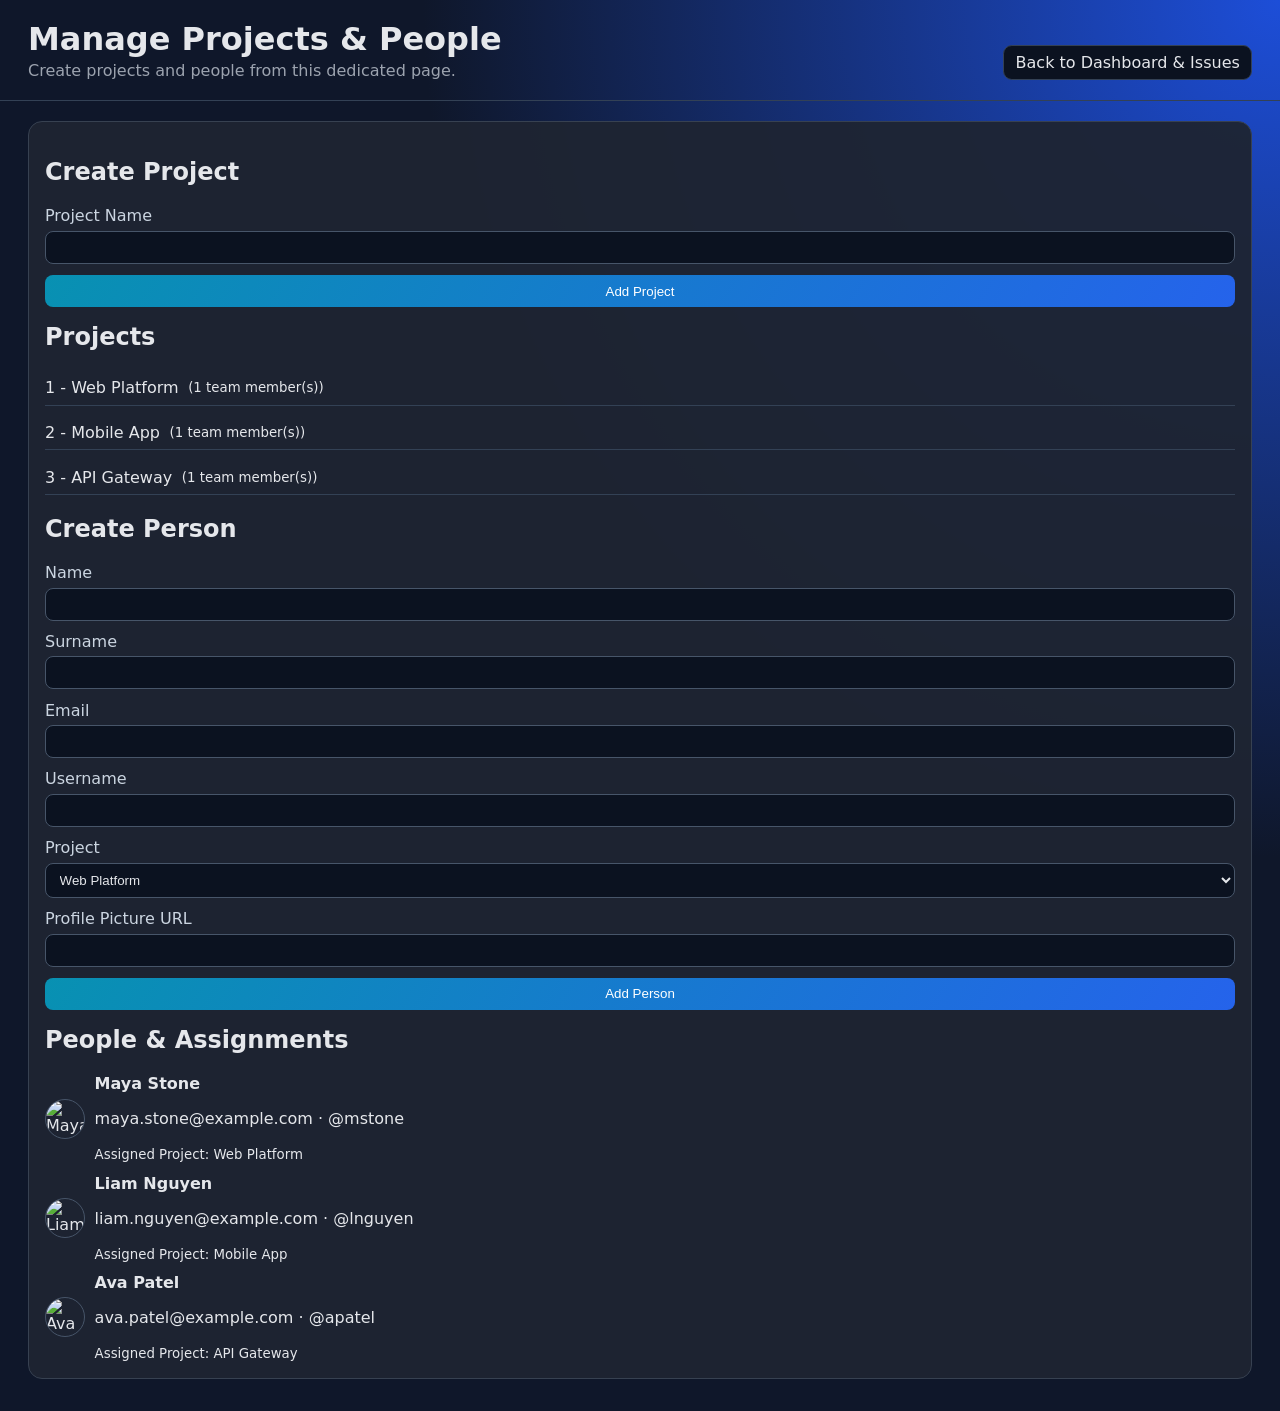
==== manage.html @ ab4301dd "Add dedicated page for project and people creation" ====
<!doctype html>
<html lang="en">
<head>
  <meta charset="UTF-8" />
  <meta name="viewport" content="width=device-width, initial-scale=1.0" />
  <title>Manage Projects & People</title>
  <link rel="stylesheet" href="styles.css" />
</head>
<body>
  <header class="topbar">
    <div class="topbar-copy">
      <h1>Manage Projects &amp; People</h1>
      <p>Create projects and people from this dedicated page.</p>
    </div>
    <nav>
      <a class="tab-link" href="index.html">Back to Dashboard &amp; Issues</a>
    </nav>
  </header>

  <main>
    <section class="panel active split">
      <div>
        <h2>Create Project</h2>
        <form id="projectForm" class="form-grid">
          <label>Project Name <input name="name" required /></label>
          <button type="submit">Add Project</button>
        </form>

        <h2 style="margin-top:1rem;">Projects</h2>
        <ul id="projectList" class="list plain"></ul>
      </div>

      <div>
        <h2>Create Person</h2>
        <form id="personForm" class="form-grid">
          <label>Name <input name="name" required /></label>
          <label>Surname <input name="surname" required /></label>
          <label>Email <input type="email" name="email" required /></label>
          <label>Username <input name="username" required /></label>
          <label>Project
            <select name="projectId" id="personProjectSelect" required></select>
          </label>
          <label>Profile Picture URL <input name="profilePictureUrl" /></label>
          <button type="submit">Add Person</button>
        </form>

        <h2 style="margin-top:1rem;">People &amp; Assignments</h2>
        <ul id="peopleList" class="list"></ul>
      </div>
    </section>
  </main>

  <script src="manage.js"></script>
</body>
</html>
---- styles.css ----
:root {
  --bg: #0f172a;
  --panel: #111827;
  --card: #1f2937;
  --text: #e5e7eb;
  --muted: #9ca3af;
}

* { box-sizing: border-box; }
body {
  margin: 0;
  color: var(--text);
  font-family: Inter, ui-sans-serif, system-ui, -apple-system, sans-serif;
  background: radial-gradient(circle at top right, #1d4ed8, var(--bg) 45%);
}

.topbar {
  display: flex;
  justify-content: space-between;
  gap: 1rem;
  align-items: end;
  padding: 1.25rem 1.75rem;
  border-bottom: 1px solid #334155;
}
.topbar h1 { margin: 0; }
.topbar p { margin: .2rem 0 0; color: var(--muted); }
.topbar-copy { min-height: 60px; }

nav { display: flex; gap: .5rem; flex-wrap: wrap; }
.tab-btn {
  background: #0b1220;
  color: var(--text);
  border: 1px solid #334155;
  border-radius: .55rem;
  padding: .45rem .7rem;
  cursor: pointer;
}
.tab-btn.active { background: #1e3a8a; border-color: #3b82f6; }


.tab-link {
  display: inline-flex;
  align-items: center;
  text-decoration: none;
  background: #0b1220;
  color: var(--text);
  border: 1px solid #334155;
  border-radius: .55rem;
  padding: .45rem .7rem;
}
.tab-link:hover { border-color: #3b82f6; }
main { padding: 1.25rem 1.75rem 2rem; }
.panel {
  display: none;
  background: color-mix(in srgb, var(--panel) 90%, white 5%);
  border: 1px solid #374151;
  border-radius: 14px;
  padding: 1rem;
}
.panel.active { display: block; }

.board {
  display: grid;
  grid-template-columns: repeat(auto-fit, minmax(290px, 1fr));
  gap: 1rem;
}
.dashboard-grid {
  display: grid;
  grid-template-columns: repeat(auto-fit, minmax(250px, 1fr));
  gap: .85rem;
  margin-bottom: 1rem;
}
.dashboard-card {
  background: color-mix(in srgb, var(--panel) 86%, white 8%);
  border: 1px solid #374151;
  border-radius: 12px;
  padding: .85rem;
}
.dashboard-card h3 { margin: 0 0 .5rem; }
.dashboard-card p { margin: .35rem 0; color: #cbd5e1; }
.dashboard-list {
  margin: 0;
  padding-left: 1rem;
  display: grid;
  gap: .2rem;
  color: #cbd5e1;
}
.column {
  background: color-mix(in srgb, var(--panel) 86%, white 8%);
  border: 1px solid #374151;
  border-radius: 12px;
  padding: .9rem;
}
.cards { display: grid; gap: .65rem; margin-top: .7rem; }
.card {
  background: var(--card);
  border: 1px solid #374151;
  border-radius: 10px;
  padding: .65rem;
}
.card h4 { margin: .3rem 0 .45rem; }
.priority { font-size: .75rem; font-weight: 700; letter-spacing: .03em; }
.priority.high { color: #fb7185; }
.priority.medium { color: #facc15; }
.priority.low { color: #4ade80; }

.row-between { display: flex; justify-content: space-between; align-items: center; gap: .75rem; }
button {
  background: linear-gradient(120deg, #0891b2, #2563eb);
  color: white;
  border: 0;
  border-radius: 8px;
  padding: .55rem .85rem;
  cursor: pointer;
}

.form-grid { display: grid; gap: .7rem; }
label { display: grid; gap: .35rem; color: #cbd5e1; }
input, select, textarea {
  width: 100%;
  border-radius: 8px;
  border: 1px solid #475569;
  background: #0b1220;
  color: var(--text);
  padding: .5rem .6rem;
}
textarea { min-height: 90px; }

.table-wrap { overflow: auto; }
table { width: 100%; border-collapse: collapse; min-width: 780px; }
th, td { border-bottom: 1px solid #334155; text-align: left; padding: .55rem .25rem; }
.table-actions { display: flex; gap: .4rem; }
.table-actions button { padding: .35rem .55rem; font-size: .85rem; }

.split { display: grid; grid-template-columns: 1fr 1fr; gap: 1rem; }
.list { list-style: none; margin: 0; padding: 0; display: grid; gap: .65rem; }
.list li { display: flex; align-items: center; gap: .6rem; }
.list img { width: 40px; height: 40px; border-radius: 50%; object-fit: cover; border: 1px solid #475569; }
.list.plain li { border-bottom: 1px solid #334155; padding: .45rem 0; }

.details { display: grid; grid-template-columns: 230px 1fr; gap: .5rem .85rem; }
.details dt { color: var(--muted); }
.details dd { margin: 0; }

@media (max-width: 900px) {
  .split, .details { grid-template-columns: 1fr; }
  .topbar { flex-direction: column; align-items: start; }
}
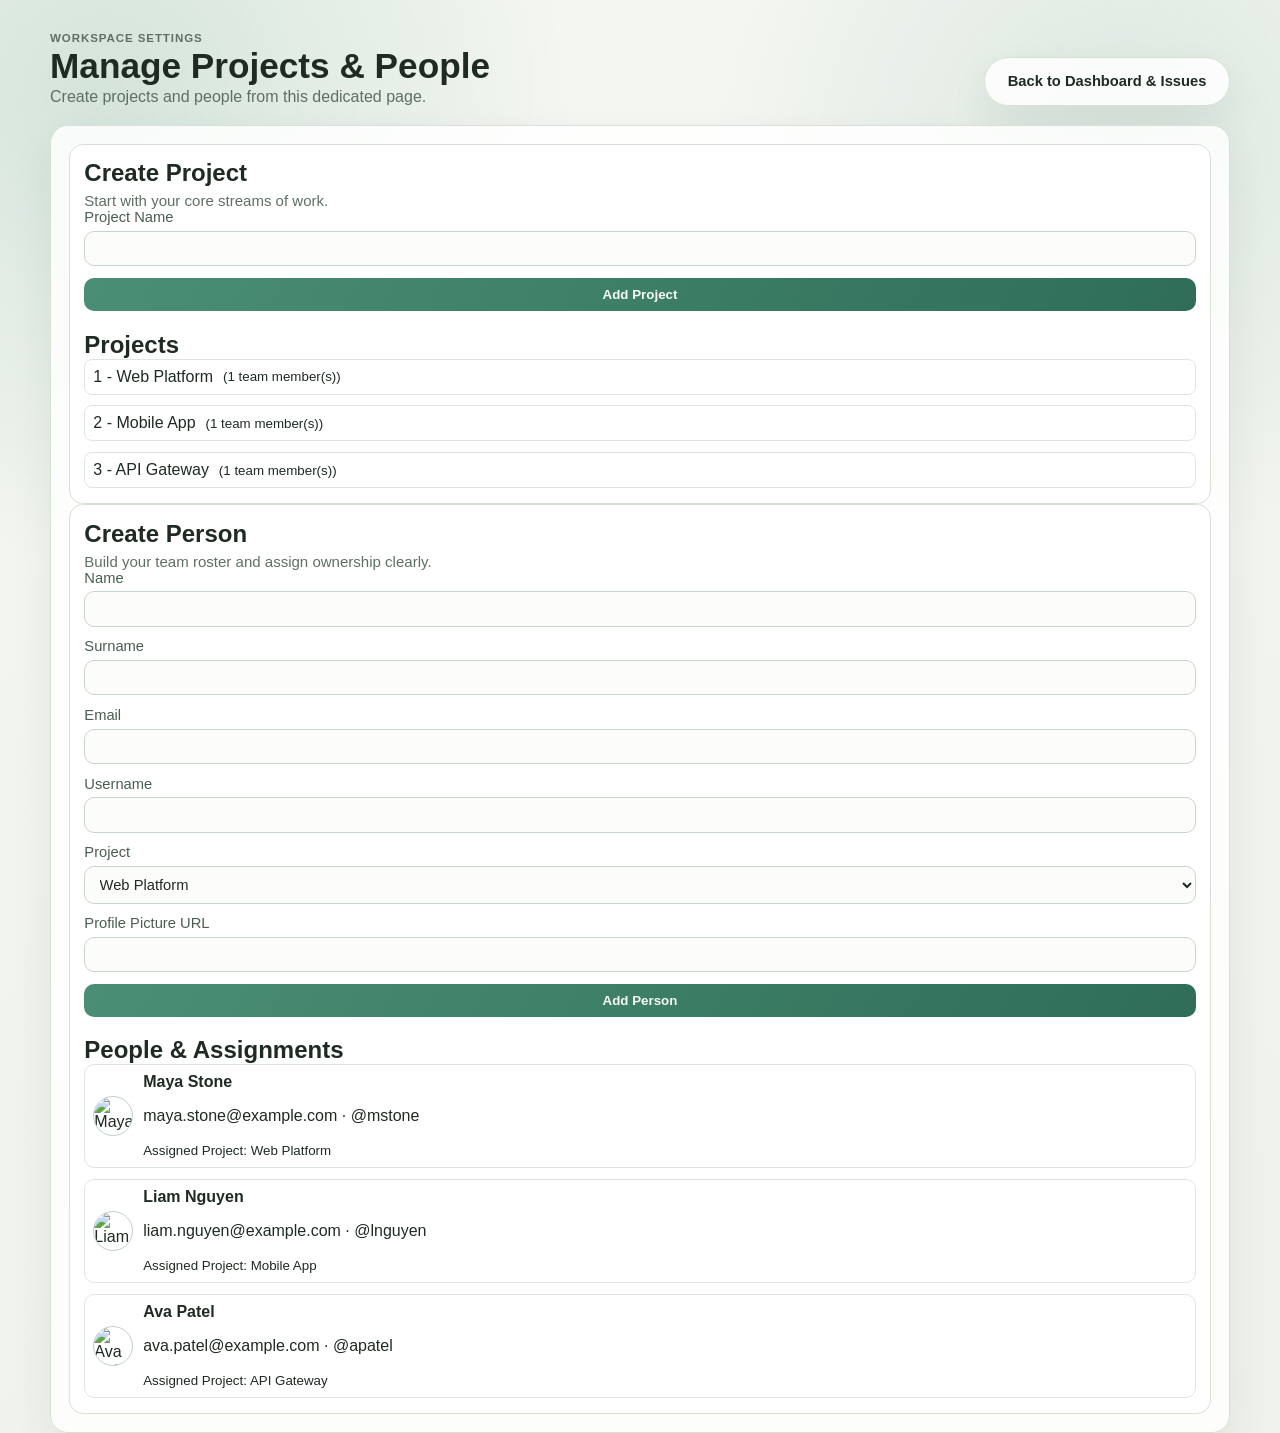
==== commit 3eb88c45: "Refactor UI with zen theme and modern issue filtering UX" ====
--- a/manage.html
+++ b/manage.html
@@ -7,31 +7,36 @@
   <link rel="stylesheet" href="styles.css" />
 </head>
 <body>
-  <header class="topbar">
+  <div class="bg-glow" aria-hidden="true"></div>
+
+  <header class="topbar shell">
     <div class="topbar-copy">
+      <p class="eyebrow">Workspace Settings</p>
       <h1>Manage Projects &amp; People</h1>
       <p>Create projects and people from this dedicated page.</p>
     </div>
-    <nav>
+    <nav class="tab-nav">
       <a class="tab-link" href="index.html">Back to Dashboard &amp; Issues</a>
     </nav>
   </header>
 
-  <main>
+  <main class="shell">
     <section class="panel active split">
-      <div>
+      <div class="subpanel">
         <h2>Create Project</h2>
+        <p class="subtle">Start with your core streams of work.</p>
         <form id="projectForm" class="form-grid">
           <label>Project Name <input name="name" required /></label>
           <button type="submit">Add Project</button>
         </form>
 
-        <h2 style="margin-top:1rem;">Projects</h2>
+        <h2 class="mt-lg">Projects</h2>
         <ul id="projectList" class="list plain"></ul>
       </div>
 
-      <div>
+      <div class="subpanel">
         <h2>Create Person</h2>
+        <p class="subtle">Build your team roster and assign ownership clearly.</p>
         <form id="personForm" class="form-grid">
           <label>Name <input name="name" required /></label>
           <label>Surname <input name="surname" required /></label>
@@ -44,7 +49,7 @@
           <button type="submit">Add Person</button>
         </form>
 
-        <h2 style="margin-top:1rem;">People &amp; Assignments</h2>
+        <h2 class="mt-lg">People &amp; Assignments</h2>
         <ul id="peopleList" class="list"></ul>
       </div>
     </section>
--- a/styles.css
+++ b/styles.css
@@ -1,148 +1,322 @@
 :root {
-  --bg: #0f172a;
-  --panel: #111827;
-  --card: #1f2937;
-  --text: #e5e7eb;
-  --muted: #9ca3af;
+  --bg: #f5f7f2;
+  --bg-alt: #eef2eb;
+  --panel: rgba(255, 255, 255, 0.84);
+  --card: rgba(255, 255, 255, 0.9);
+  --text: #1f2a22;
+  --muted: #5f6f63;
+  --line: #d6e0d5;
+  --accent: #4a8f75;
+  --accent-deep: #2f6d58;
+  --accent-soft: #e6f2ec;
+  --danger: #b55252;
+  --warning: #b5842b;
+  --ok: #4a8f75;
+  --shadow: 0 18px 40px rgba(38, 64, 49, 0.08);
 }
 
 * { box-sizing: border-box; }
+
 body {
   margin: 0;
+  min-height: 100vh;
   color: var(--text);
-  font-family: Inter, ui-sans-serif, system-ui, -apple-system, sans-serif;
-  background: radial-gradient(circle at top right, #1d4ed8, var(--bg) 45%);
+  font-family: Inter, "Segoe UI", Roboto, sans-serif;
+  background: linear-gradient(165deg, var(--bg), var(--bg-alt));
+}
+
+.bg-glow {
+  position: fixed;
+  inset: 0;
+  pointer-events: none;
+  background:
+    radial-gradient(circle at 8% 10%, rgba(85, 157, 129, 0.2), transparent 33%),
+    radial-gradient(circle at 88% 15%, rgba(118, 171, 150, 0.18), transparent 30%),
+    radial-gradient(circle at 55% 92%, rgba(163, 196, 178, 0.16), transparent 35%);
+  z-index: -1;
+}
+
+.shell {
+  width: min(1180px, 94vw);
+  margin: 0 auto;
+}
+
+.stack-lg { display: grid; gap: 1.2rem; }
+.mt-lg { margin-top: 1.2rem; }
+.wrap { flex-wrap: wrap; }
+
+.eyebrow {
+  margin: 0;
+  text-transform: uppercase;
+  letter-spacing: 0.08em;
+  font-size: 0.72rem;
+  font-weight: 700;
+  color: var(--accent-deep);
 }
 
 .topbar {
   display: flex;
   justify-content: space-between;
   gap: 1rem;
-  align-items: end;
-  padding: 1.25rem 1.75rem;
-  border-bottom: 1px solid #334155;
-}
-.topbar h1 { margin: 0; }
-.topbar p { margin: .2rem 0 0; color: var(--muted); }
-.topbar-copy { min-height: 60px; }
-
-nav { display: flex; gap: .5rem; flex-wrap: wrap; }
-.tab-btn {
-  background: #0b1220;
+  align-items: flex-end;
+  padding: 2rem 0 1.2rem;
+}
+
+.topbar h1 {
+  margin: 0.12rem 0;
+  font-size: clamp(1.7rem, 3vw, 2.2rem);
+}
+
+.topbar p {
+  margin: 0;
+  color: var(--muted);
+}
+
+.tab-nav {
+  display: flex;
+  gap: 0.6rem;
+  flex-wrap: wrap;
+  background: var(--panel);
+  border: 1px solid var(--line);
+  border-radius: 999px;
+  padding: 0.35rem;
+  box-shadow: var(--shadow);
+  backdrop-filter: blur(10px);
+}
+
+.tab-btn,
+.tab-link {
+  border: 1px solid transparent;
+  border-radius: 999px;
+  padding: 0.55rem 1rem;
+  font-size: 0.92rem;
+  font-weight: 600;
+  text-decoration: none;
   color: var(--text);
-  border: 1px solid #334155;
-  border-radius: .55rem;
-  padding: .45rem .7rem;
+  background: transparent;
   cursor: pointer;
-}
-.tab-btn.active { background: #1e3a8a; border-color: #3b82f6; }
-
-
-.tab-link {
+  transition: all 140ms ease;
+}
+
+.tab-btn.active,
+.tab-link:hover,
+.tab-btn:hover {
+  background: var(--accent-soft);
+  border-color: #bdd4c8;
+  color: var(--accent-deep);
+}
+
+.panel {
+  display: none;
+  border: 1px solid var(--line);
+  border-radius: 18px;
+  padding: 1.1rem;
+  background: var(--panel);
+  box-shadow: var(--shadow);
+  backdrop-filter: blur(10px);
+}
+
+.panel.active { display: block; }
+
+.section-head {
+  margin-bottom: 0.7rem;
+}
+
+.section-head h2,
+h2,
+h3 {
+  margin: 0;
+}
+
+.section-head p,
+.subtle {
+  margin: 0.3rem 0 0;
+  color: var(--muted);
+  font-size: 0.94rem;
+}
+
+.dashboard-grid {
+  display: grid;
+  grid-template-columns: repeat(auto-fit, minmax(220px, 1fr));
+  gap: 0.85rem;
+  margin-bottom: 1.2rem;
+}
+
+.dashboard-card,
+.subpanel {
+  background: var(--card);
+  border: 1px solid var(--line);
+  border-radius: 14px;
+  padding: 0.92rem;
+}
+
+.dashboard-card h3 { margin-bottom: 0.45rem; }
+.dashboard-card p { margin: 0.24rem 0; color: #3f5145; }
+
+.row-between {
+  display: flex;
+  justify-content: space-between;
+  align-items: center;
+  gap: 0.75rem;
+}
+
+.toolbar {
+  margin-top: 1rem;
+  display: grid;
+  gap: 0.75rem;
+  grid-template-columns: 2fr 1fr 1fr;
+}
+
+button {
+  background: linear-gradient(120deg, var(--accent), var(--accent-deep));
+  color: #f6fbf8;
+  border: 0;
+  border-radius: 10px;
+  padding: 0.58rem 0.92rem;
+  font-weight: 600;
+  cursor: pointer;
+  transition: transform 120ms ease, filter 120ms ease;
+}
+
+button:hover { filter: brightness(1.03); }
+button:active { transform: translateY(1px); }
+
+.form-grid { display: grid; gap: 0.72rem; }
+
+label {
+  display: grid;
+  gap: 0.35rem;
+  color: #4a5d51;
+  font-size: 0.92rem;
+}
+
+input,
+select,
+textarea {
+  width: 100%;
+  border-radius: 10px;
+  border: 1px solid #c7d5cb;
+  background: #fcfdfa;
+  color: var(--text);
+  padding: 0.55rem 0.64rem;
+  font: inherit;
+}
+
+input:focus,
+select:focus,
+textarea:focus,
+button:focus,
+.tab-btn:focus,
+.tab-link:focus {
+  outline: 2px solid #9cc3b0;
+  outline-offset: 2px;
+}
+
+textarea { min-height: 94px; }
+
+.table-wrap {
+  overflow: auto;
+  border: 1px solid var(--line);
+  border-radius: 14px;
+  margin-top: 0.55rem;
+  background: rgba(255, 255, 255, 0.85);
+}
+
+table { width: 100%; border-collapse: collapse; min-width: 860px; }
+
+th,
+td {
+  border-bottom: 1px solid #dce6dd;
+  text-align: left;
+  padding: 0.6rem 0.45rem;
+  vertical-align: top;
+}
+
+th {
+  color: #4d6154;
+  font-size: 0.82rem;
+  text-transform: uppercase;
+  letter-spacing: 0.04em;
+}
+
+.table-actions button {
+  padding: 0.37rem 0.6rem;
+  font-size: 0.84rem;
+}
+
+.badge {
   display: inline-flex;
   align-items: center;
-  text-decoration: none;
-  background: #0b1220;
-  color: var(--text);
-  border: 1px solid #334155;
-  border-radius: .55rem;
-  padding: .45rem .7rem;
-}
-.tab-link:hover { border-color: #3b82f6; }
-main { padding: 1.25rem 1.75rem 2rem; }
-.panel {
-  display: none;
-  background: color-mix(in srgb, var(--panel) 90%, white 5%);
-  border: 1px solid #374151;
-  border-radius: 14px;
-  padding: 1rem;
-}
-.panel.active { display: block; }
-
-.board {
-  display: grid;
-  grid-template-columns: repeat(auto-fit, minmax(290px, 1fr));
+  border-radius: 999px;
+  padding: 0.17rem 0.55rem;
+  font-size: 0.74rem;
+  font-weight: 700;
+  text-transform: uppercase;
+  letter-spacing: 0.03em;
+}
+
+.badge.status-open { background: #f5edd8; color: #8c6722; }
+.badge.status-resolved { background: #e3f3ea; color: #2f7058; }
+.badge.status-overdue { background: #f8e3e3; color: #9d4545; }
+.badge.priority-high { background: #f8e3e3; color: var(--danger); }
+.badge.priority-medium { background: #f5edd8; color: var(--warning); }
+.badge.priority-low { background: #e3f3ea; color: var(--ok); }
+
+.split {
+  display: grid;
+  grid-template-columns: 1fr 1fr;
   gap: 1rem;
 }
-.dashboard-grid {
-  display: grid;
-  grid-template-columns: repeat(auto-fit, minmax(250px, 1fr));
-  gap: .85rem;
-  margin-bottom: 1rem;
-}
-.dashboard-card {
-  background: color-mix(in srgb, var(--panel) 86%, white 8%);
-  border: 1px solid #374151;
-  border-radius: 12px;
-  padding: .85rem;
-}
-.dashboard-card h3 { margin: 0 0 .5rem; }
-.dashboard-card p { margin: .35rem 0; color: #cbd5e1; }
-.dashboard-list {
-  margin: 0;
-  padding-left: 1rem;
-  display: grid;
-  gap: .2rem;
-  color: #cbd5e1;
-}
-.column {
-  background: color-mix(in srgb, var(--panel) 86%, white 8%);
-  border: 1px solid #374151;
-  border-radius: 12px;
-  padding: .9rem;
-}
-.cards { display: grid; gap: .65rem; margin-top: .7rem; }
-.card {
-  background: var(--card);
-  border: 1px solid #374151;
+
+.list {
+  list-style: none;
+  margin: 0;
+  padding: 0;
+  display: grid;
+  gap: 0.68rem;
+}
+
+.list li {
+  display: flex;
+  align-items: center;
+  gap: 0.62rem;
+  border: 1px solid #dce6dd;
   border-radius: 10px;
-  padding: .65rem;
-}
-.card h4 { margin: .3rem 0 .45rem; }
-.priority { font-size: .75rem; font-weight: 700; letter-spacing: .03em; }
-.priority.high { color: #fb7185; }
-.priority.medium { color: #facc15; }
-.priority.low { color: #4ade80; }
-
-.row-between { display: flex; justify-content: space-between; align-items: center; gap: .75rem; }
-button {
-  background: linear-gradient(120deg, #0891b2, #2563eb);
-  color: white;
-  border: 0;
+  padding: 0.5rem;
+  background: rgba(255, 255, 255, 0.75);
+}
+
+.list img {
+  width: 40px;
+  height: 40px;
+  border-radius: 50%;
+  object-fit: cover;
+  border: 1px solid #bfd0c5;
+}
+
+.list.plain li {
   border-radius: 8px;
-  padding: .55rem .85rem;
-  cursor: pointer;
-}
-
-.form-grid { display: grid; gap: .7rem; }
-label { display: grid; gap: .35rem; color: #cbd5e1; }
-input, select, textarea {
-  width: 100%;
-  border-radius: 8px;
-  border: 1px solid #475569;
-  background: #0b1220;
-  color: var(--text);
-  padding: .5rem .6rem;
-}
-textarea { min-height: 90px; }
-
-.table-wrap { overflow: auto; }
-table { width: 100%; border-collapse: collapse; min-width: 780px; }
-th, td { border-bottom: 1px solid #334155; text-align: left; padding: .55rem .25rem; }
-.table-actions { display: flex; gap: .4rem; }
-.table-actions button { padding: .35rem .55rem; font-size: .85rem; }
-
-.split { display: grid; grid-template-columns: 1fr 1fr; gap: 1rem; }
-.list { list-style: none; margin: 0; padding: 0; display: grid; gap: .65rem; }
-.list li { display: flex; align-items: center; gap: .6rem; }
-.list img { width: 40px; height: 40px; border-radius: 50%; object-fit: cover; border: 1px solid #475569; }
-.list.plain li { border-bottom: 1px solid #334155; padding: .45rem 0; }
-
-.details { display: grid; grid-template-columns: 230px 1fr; gap: .5rem .85rem; }
+}
+
+.details {
+  display: grid;
+  grid-template-columns: 210px 1fr;
+  gap: 0.45rem 0.7rem;
+  margin: 0;
+}
+
 .details dt { color: var(--muted); }
 .details dd { margin: 0; }
 
-@media (max-width: 900px) {
-  .split, .details { grid-template-columns: 1fr; }
-  .topbar { flex-direction: column; align-items: start; }
-}
+@media (max-width: 960px) {
+  .split,
+  .details,
+  .toolbar {
+    grid-template-columns: 1fr;
+  }
+
+  .topbar {
+    flex-direction: column;
+    align-items: flex-start;
+  }
+}
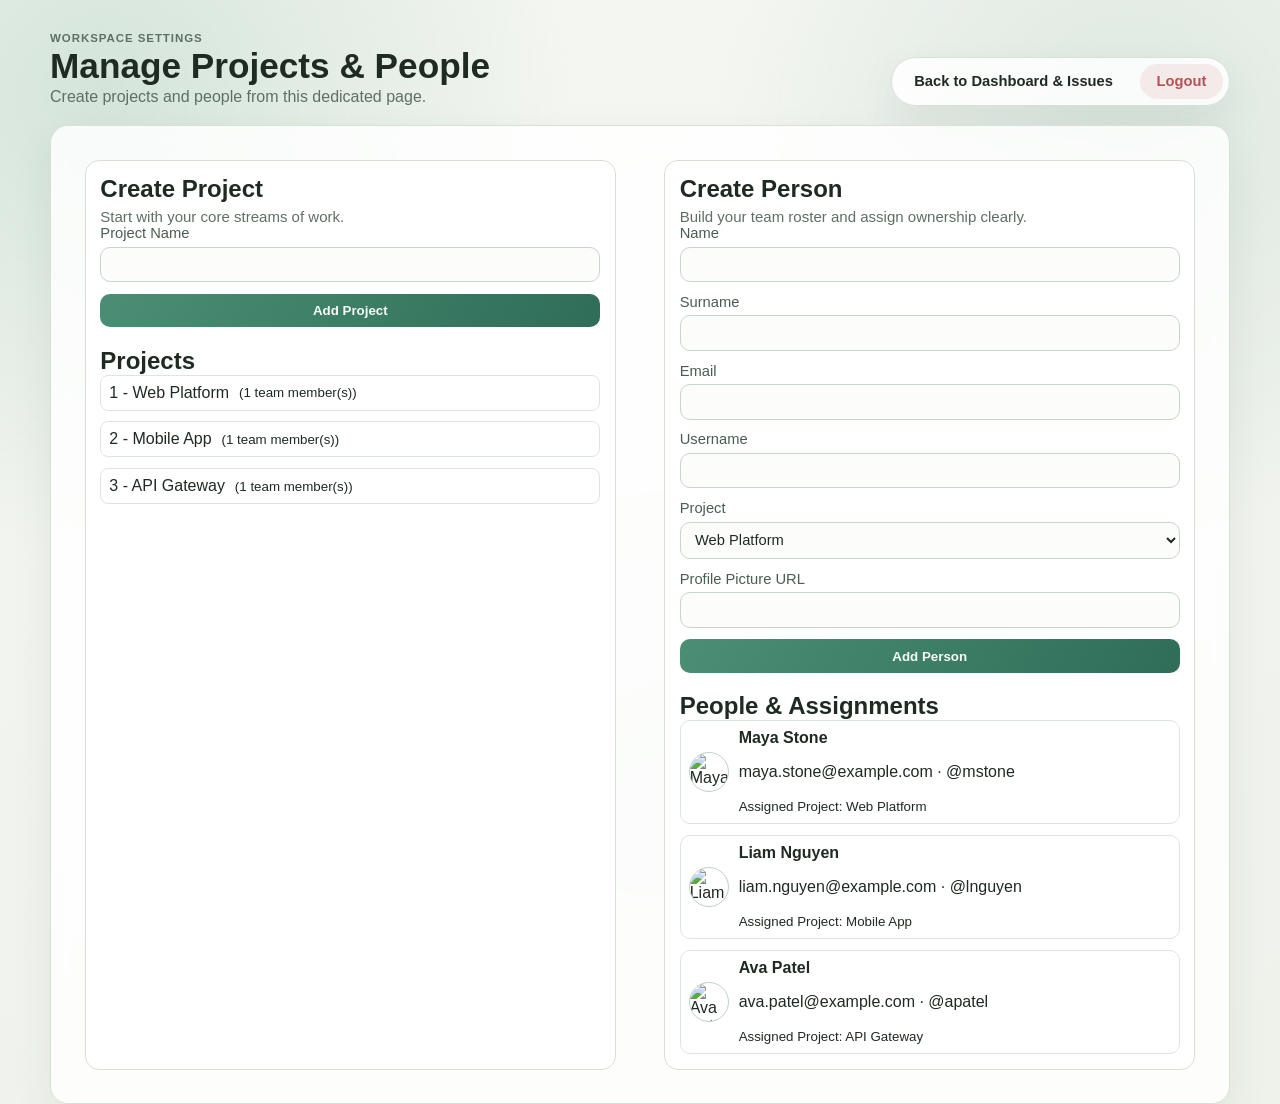
==== commit 2e2699a4: "Update" ====
--- a/manage.html
+++ b/manage.html
@@ -17,6 +17,7 @@
     </div>
     <nav class="tab-nav">
       <a class="tab-link" href="index.html">Back to Dashboard &amp; Issues</a>
+       <button class="tab-btn logout-btn" id="logoutBtn"> Logout </button>
     </nav>
   </header>
 
@@ -55,6 +56,24 @@
     </section>
   </main>
 
-  <script src="manage.js"></script>
+  
+  <script src="auth.js"></script>
+<script>
+  (function() {
+    if (!isAuthenticated()) {
+      localStorage.setItem('redirectAfterLogin', 'manage.html');
+      window.location.href = 'login.html';
+      return;
+    }
+    
+    const logoutBtn = document.getElementById('logoutBtn');
+    if (logoutBtn) {
+      logoutBtn.addEventListener('click', logout);
+    }
+  })();
+</script>
+
+<script src="manage.js"></script>
+
 </body>
 </html>
--- a/styles.css
+++ b/styles.css
@@ -86,6 +86,9 @@
 
 .tab-btn,
 .tab-link {
+  display: inline-flex;
+  align-items: center;
+  justify-content: center;
   border: 1px solid transparent;
   border-radius: 999px;
   padding: 0.55rem 1rem;
@@ -116,7 +119,7 @@
   backdrop-filter: blur(10px);
 }
 
-.panel.active { display: block; }
+.panel.active { display: grid;}
 
 .section-head {
   margin-bottom: 0.7rem;
@@ -148,6 +151,7 @@
   border: 1px solid var(--line);
   border-radius: 14px;
   padding: 0.92rem;
+  margin: 1rem;
 }
 
 .dashboard-card h3 { margin-bottom: 0.45rem; }
@@ -264,7 +268,7 @@
 
 .split {
   display: grid;
-  grid-template-columns: 1fr 1fr;
+  grid-template-columns: repeat(auto-fit, minmax(250px, 1fr));
   gap: 1rem;
 }
 
@@ -286,6 +290,16 @@
   background: rgba(255, 255, 255, 0.75);
 }
 
+.list li > div {
+  min-width: 0;
+}
+
+.list p,
+.list small,
+.list strong {
+  overflow-wrap: anywhere;
+}
+
 .list img {
   width: 40px;
   height: 40px;
@@ -320,3 +334,336 @@
     align-items: flex-start;
   }
 }
+
+@media (max-width: 700px) {
+  .shell {
+    width: min(100%, 100vw - 1.5rem);
+  }
+
+  .panel {
+    border-radius: 14px;
+    padding: 0.9rem;
+  }
+
+  .topbar {
+    padding: 1.25rem 0 0.9rem;
+  }
+
+  .topbar-copy {
+    width: 100%;
+  }
+
+  .tab-nav {
+    width: 100%;
+    border-radius: 14px;
+    padding: 0.45rem;
+  }
+
+  .tab-btn,
+  .tab-link {
+    flex: 1 1 100%;
+    border-radius: 10px;
+    min-height: 42px;
+  }
+
+  .row-between {
+    align-items: stretch;
+  }
+
+  .row-between > button {
+    width: 100%;
+  }
+
+  .toolbar {
+    gap: 0.62rem;
+  }
+
+  .toolbar label {
+    font-size: 0.88rem;
+  }
+
+  .table-wrap {
+    border: 0;
+    background: transparent;
+    overflow: visible;
+  }
+
+  table,
+  thead,
+  tbody,
+  tr,
+  th,
+  td {
+    display: block;
+    width: 100%;
+    min-width: 0;
+  }
+
+  thead {
+    position: absolute;
+    width: 1px;
+    height: 1px;
+    margin: -1px;
+    overflow: hidden;
+    clip: rect(0, 0, 0, 0);
+    white-space: nowrap;
+    border: 0;
+  }
+
+  tbody {
+    display: grid;
+    gap: 0.72rem;
+  }
+
+  tbody tr {
+    border: 1px solid #dce6dd;
+    border-radius: 12px;
+    padding: 0.55rem;
+    background: rgba(255, 255, 255, 0.85);
+  }
+
+  tbody td {
+    display: grid;
+    grid-template-columns: minmax(110px, 40%) 1fr;
+    gap: 0.45rem;
+    align-items: start;
+    border: 0;
+    padding: 0.32rem 0.16rem;
+    overflow-wrap: anywhere;
+  }
+
+  tbody td::before {
+    content: attr(data-label);
+    font-size: 0.75rem;
+    color: #4d6154;
+    text-transform: uppercase;
+    letter-spacing: 0.04em;
+    font-weight: 700;
+  }
+
+  .table-actions button {
+    width: 100%;
+  }
+
+  .details {
+    gap: 0.38rem;
+  }
+}
+
+.login-body {
+  display: flex;
+  align-items: center;
+  justify-content: center;
+  min-height: 100vh;
+  margin: 0;
+  padding: 1rem;
+}
+
+.login-container {
+  width: 100%;
+  max-width: 440px;
+  margin: auto;
+}
+
+.login-card {
+  background: var(--card);
+  backdrop-filter: blur(10px);
+  border: 1px solid var(--line);
+  border-radius: 24px;
+  padding: 2rem;
+  box-shadow: var(--shadow);
+  transition: transform 0.2s ease;
+}
+
+.login-header {
+  text-align: center;
+  margin-bottom: 2rem;
+}
+
+.login-header h1 {
+  font-size: 1.8rem;
+  margin: 0.5rem 0 0.25rem;
+  background: linear-gradient(135deg, var(--accent), var(--accent-deep));
+  -webkit-background-clip: text;
+  background-clip: text;
+  color: transparent;
+}
+
+.login-header p {
+  color: var(--muted);
+  font-size: 0.9rem;
+}
+
+.login-form {
+  display: flex;
+  flex-direction: column;
+  gap: 1.25rem;
+}
+
+.form-group {
+  display: flex;
+  flex-direction: column;
+  gap: 0.5rem;
+}
+
+.form-group label {
+  display: flex;
+  align-items: center;
+  gap: 0.5rem;
+  font-weight: 600;
+  color: var(--text);
+}
+
+.form-group label svg {
+  color: var(--accent);
+}
+
+.form-group input {
+  padding: 0.75rem 1rem;
+  border-radius: 12px;
+  border: 1px solid var(--line);
+  background: #fcfdfa;
+  font-size: 1rem;
+  transition: all 0.2s ease;
+}
+
+.form-group input:focus {
+  outline: none;
+  border-color: var(--accent);
+  box-shadow: 0 0 0 3px rgba(74, 143, 117, 0.1);
+}
+
+.login-btn {
+  background: linear-gradient(135deg, var(--accent), var(--accent-deep));
+  color: white;
+  padding: 0.85rem;
+  font-size: 1rem;
+  font-weight: 600;
+  border: none;
+  border-radius: 12px;
+  cursor: pointer;
+  transition: all 0.2s ease;
+  margin-top: 0.5rem;
+}
+
+.login-btn:hover {
+  transform: translateY(-2px);
+  filter: brightness(1.05);
+  box-shadow: 0 4px 12px rgba(74, 143, 117, 0.3);
+}
+
+.login-error {
+  background: rgba(181, 82, 82, 0.1);
+  border: 1px solid var(--danger);
+  border-radius: 10px;
+  padding: 0.75rem;
+  color: var(--danger);
+  font-size: 0.85rem;
+  text-align: center;
+}
+
+.login-demo {
+  margin-top: 1rem;
+  padding-top: 1rem;
+  border-top: 1px solid var(--line);
+  text-align: center;
+}
+
+.login-demo p {
+  font-size: 0.8rem;
+  color: var(--muted);
+  margin-bottom: 0.5rem;
+}
+
+.login-demo code {
+  display: inline-block;
+  background: var(--bg-alt);
+  padding: 0.25rem 0.75rem;
+  border-radius: 20px;
+  font-size: 0.8rem;
+  margin: 0 0.25rem;
+  color: var(--accent-deep);
+  font-family: monospace;
+}
+
+/* Logout button */
+.logout-btn {
+  background: rgba(181, 82, 82, 0.1) !important;
+  color: var(--danger) !important;
+  border-color: transparent !important;
+}
+
+.logout-btn:hover {
+  background: var(--danger) !important;
+  color: white !important;
+}
+
+/* User badge */
+.user-badge {
+  display: flex;
+  align-items: center;
+  gap: 0.5rem;
+  background: var(--accent-soft);
+  border-radius: 40px;
+  padding: 0.35rem 0.85rem 0.35rem 0.5rem;
+  border: 1px solid var(--line);
+}
+
+.user-avatar {
+  width: 28px;
+  height: 28px;
+  background: var(--accent);
+  border-radius: 50%;
+  display: flex;
+  align-items: center;
+  justify-content: center;
+  color: white;
+  font-size: 0.85rem;
+}
+
+.user-name {
+  font-size: 0.85rem;
+  font-weight: 500;
+  color: var(--text);
+}
+
+@keyframes shake {
+  0%, 100% { transform: translateX(0); }
+  25% { transform: translateX(-8px); }
+  75% { transform: translateX(8px); }
+}
+
+@media (max-width: 480px) {
+  .login-card {
+    padding: 1.5rem;
+  }
+  
+  .login-header h1 {
+    font-size: 1.5rem;
+  }
+  
+  .topbar {
+    flex-direction: column;
+    align-items: stretch;
+  }
+  
+  .user-badge {
+    align-self: flex-start;
+    margin-top: 0.5rem;
+  }
+}
+
+.topbar-left {
+  display: flex;
+  justify-content: space-between;
+  align-items: center;
+  flex-wrap: wrap;
+  gap: 1rem;
+}
+
+@media (max-width: 960px) {
+  .topbar-left {
+    flex-direction: column;
+    align-items: flex-start;
+  }
+}
